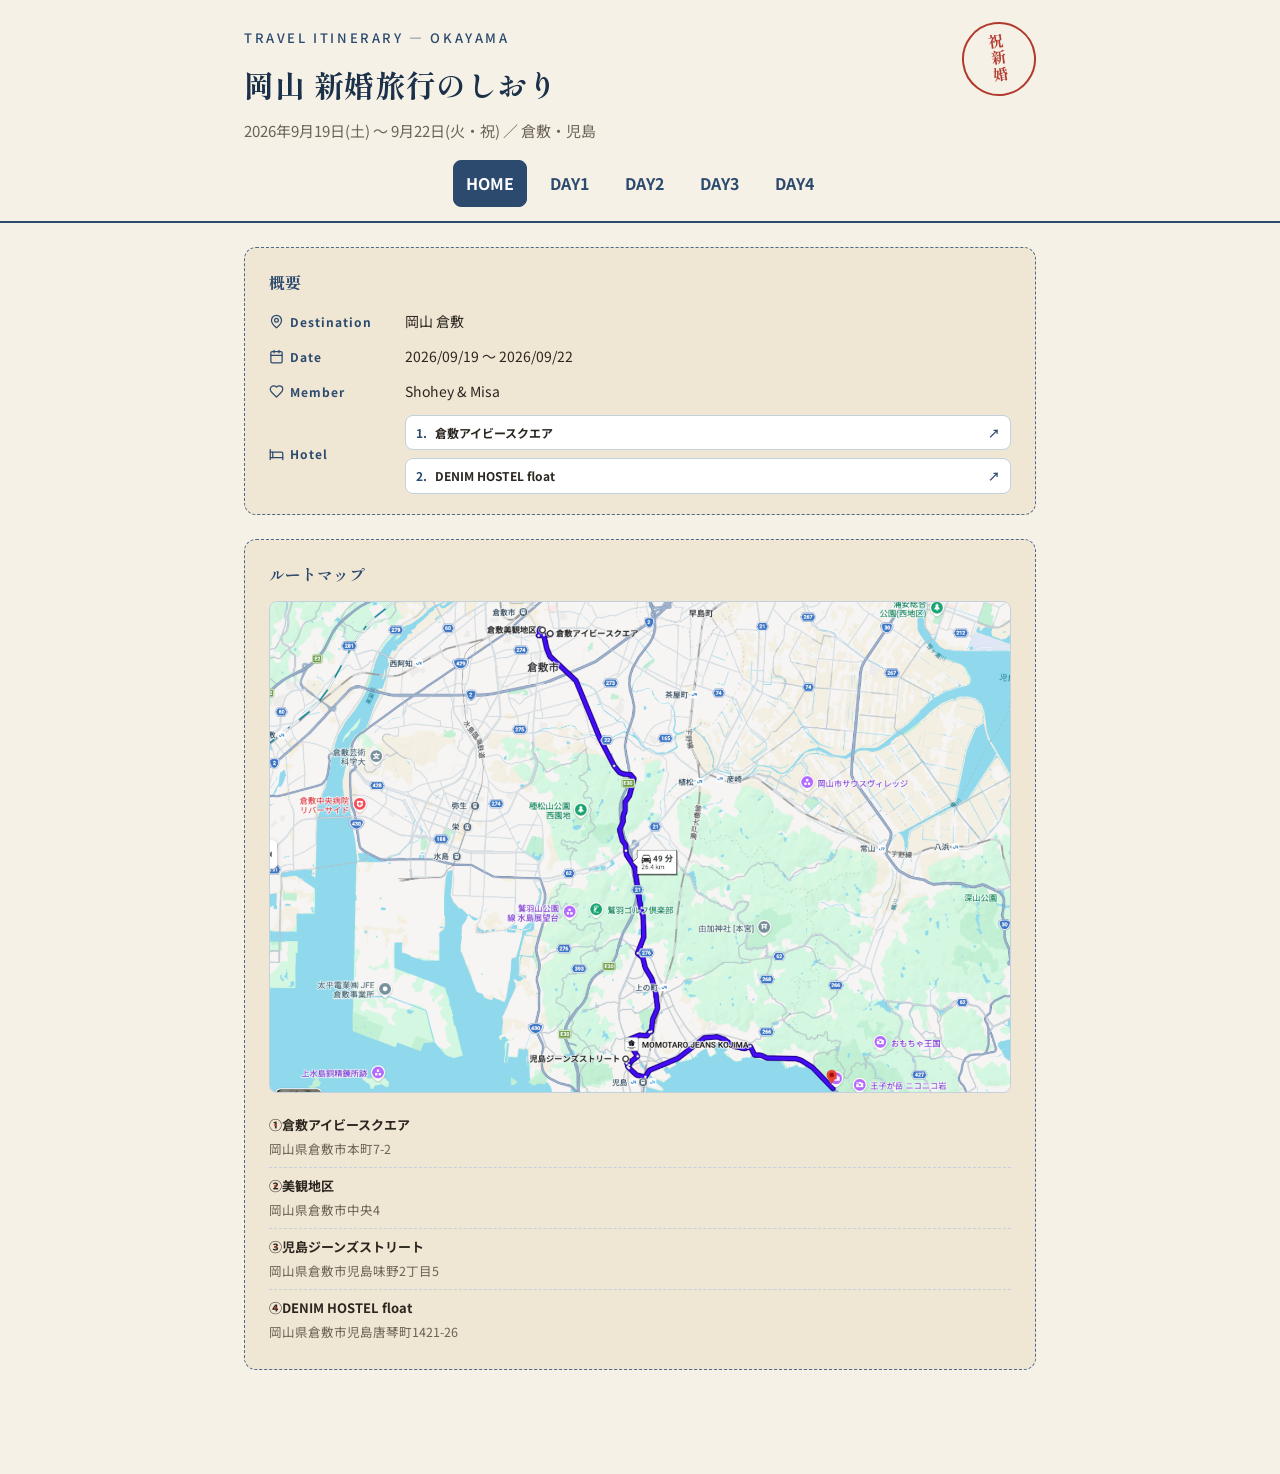
==== index.html @ e2a4ad90 "調整" ====
<!DOCTYPE html>
<html lang="ja">
<head>
  <meta charset="UTF-8">
  <title>岡山 新婚旅行のしおり — 目次</title>
  <link rel="preconnect" href="https://fonts.googleapis.com">
  <link rel="preconnect" href="https://fonts.gstatic.com" crossorigin>
  <link href="https://fonts.googleapis.com/css2?family=Shippori+Mincho:wght@500;700&family=Noto+Sans+JP:wght@400;500;700&display=swap" rel="stylesheet">
  <link rel="stylesheet" href="styles.css">
  <meta name="viewport" content="width=device-width,initial-scale=1">
</head>
<body>
<header class="site-header">
  <div class="cover">
    <div class="hanko">祝新婚</div>
    <div class="eyebrow">TRAVEL ITINERARY — OKAYAMA</div>
    <div class="title">岡山 新婚旅行のしおり</div>
    <div class="subtitle">2026年9月19日(土) 〜 9月22日(火・祝) ／ 倉敷・児島</div>
  </div>
  <nav class="tabs">
    <a class="active" href="index.html">HOME</a>
    <a href="day1.html">DAY1</a>
    <a href="day2.html">DAY2</a>
    <a href="day3.html">DAY3</a>
    <a href="day4.html">DAY4</a>
  </nav>
</header>

<div class="wrap">

  <div class="ticket">
    <h2>概要</h2>
    <dl class="overview">
      <dt><span class="overview-icon" aria-hidden="true"><svg viewBox="0 0 24 24" fill="none" stroke="currentColor" stroke-width="2" stroke-linecap="round" stroke-linejoin="round"><path d="M20 10c0 6-8 12-8 12s-8-6-8-12a8 8 0 0 1 16 0Z"/><circle cx="12" cy="10" r="3"/></svg></span>Destination</dt>
      <dd>岡山 倉敷</dd>
      <dt><span class="overview-icon" aria-hidden="true"><svg viewBox="0 0 24 24" fill="none" stroke="currentColor" stroke-width="2" stroke-linecap="round" stroke-linejoin="round"><rect x="3" y="4" width="18" height="18" rx="2"/><path d="M16 2v4M8 2v4M3 10h18"/></svg></span>Date</dt>
      <dd>2026/09/19 〜 2026/09/22</dd>
      <dt><span class="overview-icon" aria-hidden="true"><svg viewBox="0 0 24 24" fill="none" stroke="currentColor" stroke-width="2" stroke-linecap="round" stroke-linejoin="round"><path d="M19 14c1.49-1.46 3-3.21 3-5.5A5.5 5.5 0 0 0 16.5 3c-1.76 0-3 .5-4.5 2-1.5-1.5-2.74-2-4.5-2A5.5 5.5 0 0 0 2 8.5c0 2.29 1.51 4.04 3 5.5l7 7Z"/></svg></span>Member</dt>
      <dd>Shohey &amp; Misa</dd>
      <dt><span class="overview-icon" aria-hidden="true"><svg viewBox="0 0 24 24" fill="none" stroke="currentColor" stroke-width="2" stroke-linecap="round" stroke-linejoin="round"><path d="M2 4v16"/><path d="M2 8h18a2 2 0 0 1 2 2v10"/><path d="M2 17h20"/><path d="M6 8v9"/></svg></span>Hotel</dt>
      <dd>
        <ol class="hotel-links">
          <li><a class="btn-hotel" href="https://www.ivysquare.co.jp/" target="_blank" rel="noopener">倉敷アイビースクエア</a></li>
          <li><a class="btn-hotel" href="https://www.denimhostelfloat.com/" target="_blank" rel="noopener">DENIM HOSTEL float</a></li>
        </ol>
      </dd>
    </dl>
  </div>

  <div class="ticket">
    <h2>ルートマップ</h2>
    <div class="map-frame">
      <img src="images/route-map.png" alt="倉敷美観地区から児島ジーンズストリートへのルート地図(車で49分・26.4km)">
    </div>
    <ul class="map-legend">
      <li><span class="map-legend-name">①倉敷アイビースクエア</span><span class="map-legend-addr">岡山県倉敷市本町7-2</span></li>
      <li><span class="map-legend-name">②美観地区</span><span class="map-legend-addr">岡山県倉敷市中央4</span></li>
      <li><span class="map-legend-name">③児島ジーンズストリート</span><span class="map-legend-addr">岡山県倉敷市児島味野2丁目5</span></li>
      <li><span class="map-legend-name">④DENIM HOSTEL float</span><span class="map-legend-addr">岡山県倉敷市児島唐琴町1421-26</span></li>
    </ul>
  </div>
  
</div>
</body>
</html>
---- styles.css ----
:root{
  --paper:#F6F1E6;
  --paper-2:#EFE6D3;
  --ink:#2B2620;
  --ink-soft:#6B6355;
  --indigo-50:#E7ECF1;
  --indigo-100:#C3D0DD;
  --indigo-400:#4A6A8C;
  --indigo-600:#2C4A6E;
  --indigo-800:#1B3049;
  --vermilion:#B23A2E;
  --vermilion-light:#F3DFDA;
}
*{box-sizing:border-box;}
body{
  margin:0;
  background:var(--paper);
  color:var(--ink);
  font-family:'Noto Sans JP',sans-serif;
  line-height:1.8;
}
.wrap{max-width:840px;margin:0 auto;padding:24px 24px 80px;}

/* ---- Sticky site header (cover + tabs), height follows content ---- */
.site-header{position:sticky;top:0;left:0;right:0;background:var(--paper);border-bottom:2px solid var(--indigo-600);z-index:1000;padding:14px 0;}
.site-header .cover{max-width:840px;margin:0 auto;padding:12px 24px 8px;border-bottom:none;margin-bottom:0;box-sizing:border-box;}
.site-header .hanko{position:absolute;top:8px;right:24px}
.tabs{display:flex;gap:10px;justify-content:center;margin-top:8px}
.tabs a{display:inline-block;padding:8px 12px;border-radius:8px;color:var(--indigo-600);text-decoration:none;border:1px solid transparent;font-weight:700;background:transparent}
.tabs a:hover{background:var(--indigo-50)}
.tabs a.active{background:var(--indigo-600);color:#fff;border-color:var(--indigo-600)}

@media (max-width:640px){
  .site-header .cover{padding:10px 16px}
  .tabs{flex-wrap:wrap;gap:6px}
}

/* ---- Cover ---- */
.cover{position:relative;padding:24px 0 32px;border-bottom:2px solid var(--indigo-600);margin-bottom:40px;}
.eyebrow{font-size:13px;letter-spacing:.2em;color:var(--indigo-600);font-weight:500;}
.title{
  font-family:'Shippori Mincho',serif;
  font-weight:700;
  font-size:30px;
  color:var(--indigo-800);
  margin:8px 0 6px;
  letter-spacing:.02em;
}
.subtitle{font-size:15px;color:var(--ink-soft);}
.hanko{
  position:absolute;top:8px;right:0;
  width:74px;height:74px;border-radius:50%;
  border:2.5px solid var(--vermilion);
  color:var(--vermilion);
  display:flex;align-items:center;justify-content:center;
  font-family:'Shippori Mincho',serif;font-weight:700;font-size:15px;
  transform:rotate(-8deg);
  writing-mode:vertical-rl;
  letter-spacing:.15em;
}

/* ---- Wishlist ticket ---- */
.ticket{
  background:var(--paper-2);
  border:1.5px dashed var(--indigo-400);
  border-radius:12px;
  padding:20px 24px;
  margin-bottom:24px;
}
.ticket h2{
  font-family:'Shippori Mincho',serif;
  font-size:16px;font-weight:700;
  color:var(--indigo-600);
  margin:0 0 12px;
}
.ticket ul{margin:0;padding-left:0;list-style:none;display:grid;grid-template-columns:1fr 1fr;gap:8px 20px;}
.ticket li{font-size:14px;position:relative;padding-left:0px;}
.ticket li::before{content:"・";position:absolute;left:0;color:var(--vermilion);}

.map-frame{border-radius:8px;overflow:hidden;border:1px solid var(--indigo-100);}
.map-frame img{display:block;width:100%;height:auto;}
.map-caption{margin:10px 0 0;font-size:12.5px;color:var(--ink-soft);text-align:center;}

.ticket .map-legend{display:block;list-style:none;margin:14px 0 0;padding:0;text-align:left;}
.map-legend li{display:flex;flex-direction:column;gap:2px;font-size:13px;padding:6px 0;border-top:1px dashed var(--indigo-100);}
.map-legend li:first-child{border-top:none;}
.map-legend-name{font-weight:700;color:var(--ink);}
.map-legend-addr{color:var(--ink-soft);font-size:12.5px;}

.overview{display:grid;grid-template-columns:120px 1fr;gap:10px 16px;margin:0;}
.overview dt{font-size:12px;font-weight:700;letter-spacing:.08em;color:var(--indigo-600);display:flex;align-items:center;gap:6px;}
.overview-icon{display:inline-flex;color:var(--indigo-600);}
.overview-icon svg{width:15px;height:15px;}
.overview dd{margin:0;font-size:14px;}
.overview ol{margin:0;padding-left:0px;}
.overview li{margin-bottom:2px;}

.hotel-links{list-style:none;margin:0;padding:0;display:flex;flex-direction:column;gap:8px;counter-reset:hotel;}
.hotel-links li{margin:0;counter-increment:hotel;}
.hotel-links li::before{content:none;}
.btn-hotel{
  display:flex;align-items:center;justify-content:space-between;gap:8px;
  padding:6px 10px;
  background:#fff;color:var(--ink);
  font-size:12px;font-weight:700;
  border:1px solid var(--indigo-100);border-radius:8px;
  text-decoration:none;
  transition:background .15s ease,border-color .15s ease;
}
.btn-hotel::before{content:counter(hotel)".";color:var(--indigo-600);}
.btn-hotel::after{content:"↗";margin-left:auto;color:var(--indigo-600);}
.btn-hotel:hover{background:var(--indigo-50);border-color:var(--indigo-400);}
@media (max-width:640px){
  .overview{grid-template-columns:1fr;gap:2px 0;}
  .overview dt{margin-top:8px;}
  .overview dt:first-child{margin-top:0;}
}

/* ---- Photo carousel (Instagram-style swipe) ---- */
.photo-carousel{
  display:flex;
  overflow-x:auto;
  scroll-snap-type:x mandatory;
  -webkit-overflow-scrolling:touch;
  scrollbar-width:none;
  max-width:470px;
  aspect-ratio:4/3;
  margin:16px auto 20px;
  border-radius:14px;
  background:var(--paper-2);
  border:1px solid var(--indigo-100);
}
.photo-carousel::-webkit-scrollbar{display:none;}
.photo-carousel-item{flex:0 0 100%;scroll-snap-align:start;scroll-snap-stop:always;}
.photo-carousel-item img{display:block;width:100%;height:100%;object-fit:cover;}

/* ---- Day sections ---- */
.day{margin-bottom:36px;}
.day-head{display:flex;align-items:baseline;gap:14px;margin-bottom:16px;}
.day-badge{
  width:52px;height:52px;border-radius:50%;
  background:var(--vermilion);color:#fff;
  display:flex;align-items:center;justify-content:center;
  font-family:'Shippori Mincho',serif;font-weight:700;font-size:15px;
  flex-shrink:0;
}
.day-date{font-family:'Shippori Mincho',serif;font-size:22px;font-weight:700;color:var(--indigo-800);}
.day-weekday{font-size:13px;color:var(--ink-soft);}
.day-card{
  background:var(--paper-2);
  border-radius:14px;
  padding:28px 28px 24px;
  border:1px solid var(--indigo-100);
}
.grid{display:grid;grid-template-columns:1.1fr 1fr;gap:28px;}
@media (max-width:640px){.grid{grid-template-columns:1fr;}}

.timeline{border-left:2px solid var(--indigo-100);padding-left:18px;}
.tl-item{position:relative;margin-bottom:14px;font-size:14px;}
.tl-item:last-child{margin-bottom:0;}
.tl-item::before{
  content:"";position:absolute;left:-23px;top:6px;
  width:8px;height:8px;border-radius:50%;background:var(--indigo-600);
}
.tl-time{font-weight:500;color:var(--indigo-600);margin-right:8px;}

.side-block{margin-bottom:18px;}
.side-block:last-child{margin-bottom:0;}
.side-label{
  font-size:12px;font-weight:700;color:var(--indigo-600);
  letter-spacing:.1em;margin-bottom:6px;
  display:flex;align-items:center;gap:6px;
}
.side-label::before{content:"";width:14px;height:1.5px;background:var(--vermilion);display:inline-block;}
.side-text{font-size:14px;}
.side-text ul{margin:0;padding-left:18px;}
.side-text li{margin-bottom:4px;}

.hotel-name{font-weight:700;color:var(--ink);}
.hotel-addr{font-size:12.5px;color:var(--ink-soft);}
.hotel-note{
  display:inline-block;margin-top:6px;font-size:12px;
  background:var(--vermilion-light);color:var(--vermilion);
  padding:3px 10px;border-radius:20px;font-weight:500;
}

.btn-reserve{
  display:inline-flex;align-items:center;gap:6px;
  margin-top:10px;padding:9px 18px;
  background:var(--indigo-600);color:#fff;
  font-size:13px;font-weight:700;letter-spacing:.02em;
  border-radius:8px;text-decoration:none;
  transition:background .15s ease;
}
.btn-reserve::after{content:"→";}
.btn-reserve:hover{background:var(--indigo-800);}

.meal-row{display:flex;gap:14px;font-size:13.5px;flex-wrap:wrap;}
.meal-row span b{color:var(--indigo-600);font-weight:500;}

.memo{
  margin-top:20px;padding-top:16px;border-top:1px dashed var(--indigo-100);
  font-size:13px;color:var(--ink-soft);
}
.memo ul{margin:6px 0 0;padding-left:18px;}
.memo li{margin-bottom:3px;}

/* perforation divider */
.perf{display:flex;align-items:center;gap:6px;margin:0 0 30px;justify-content:center;}
.perf span{width:5px;height:5px;border-radius:50%;background:var(--indigo-100);}

/* ---- Footer note ---- */
.footer{
  margin-top:8px;
  background:var(--indigo-50);
  border-radius:14px;
  padding:22px 26px;
}
.footer h3{
  font-family:'Shippori Mincho',serif;
  font-size:15px;color:var(--indigo-800);margin:0 0 10px;
}
.footer ul{margin:0;padding-left:18px;font-size:13.5px;color:var(--ink-soft);}
.footer li{margin-bottom:5px;}

.nav-links{display:flex;gap:12px;margin-bottom:18px;}
.nav-links a{color:var(--indigo-600);font-weight:600;text-decoration:none}

.daylink{display:block;padding:12px 14px;border-radius:10px;background:#fff;border:1px solid var(--indigo-100);margin-bottom:8px}
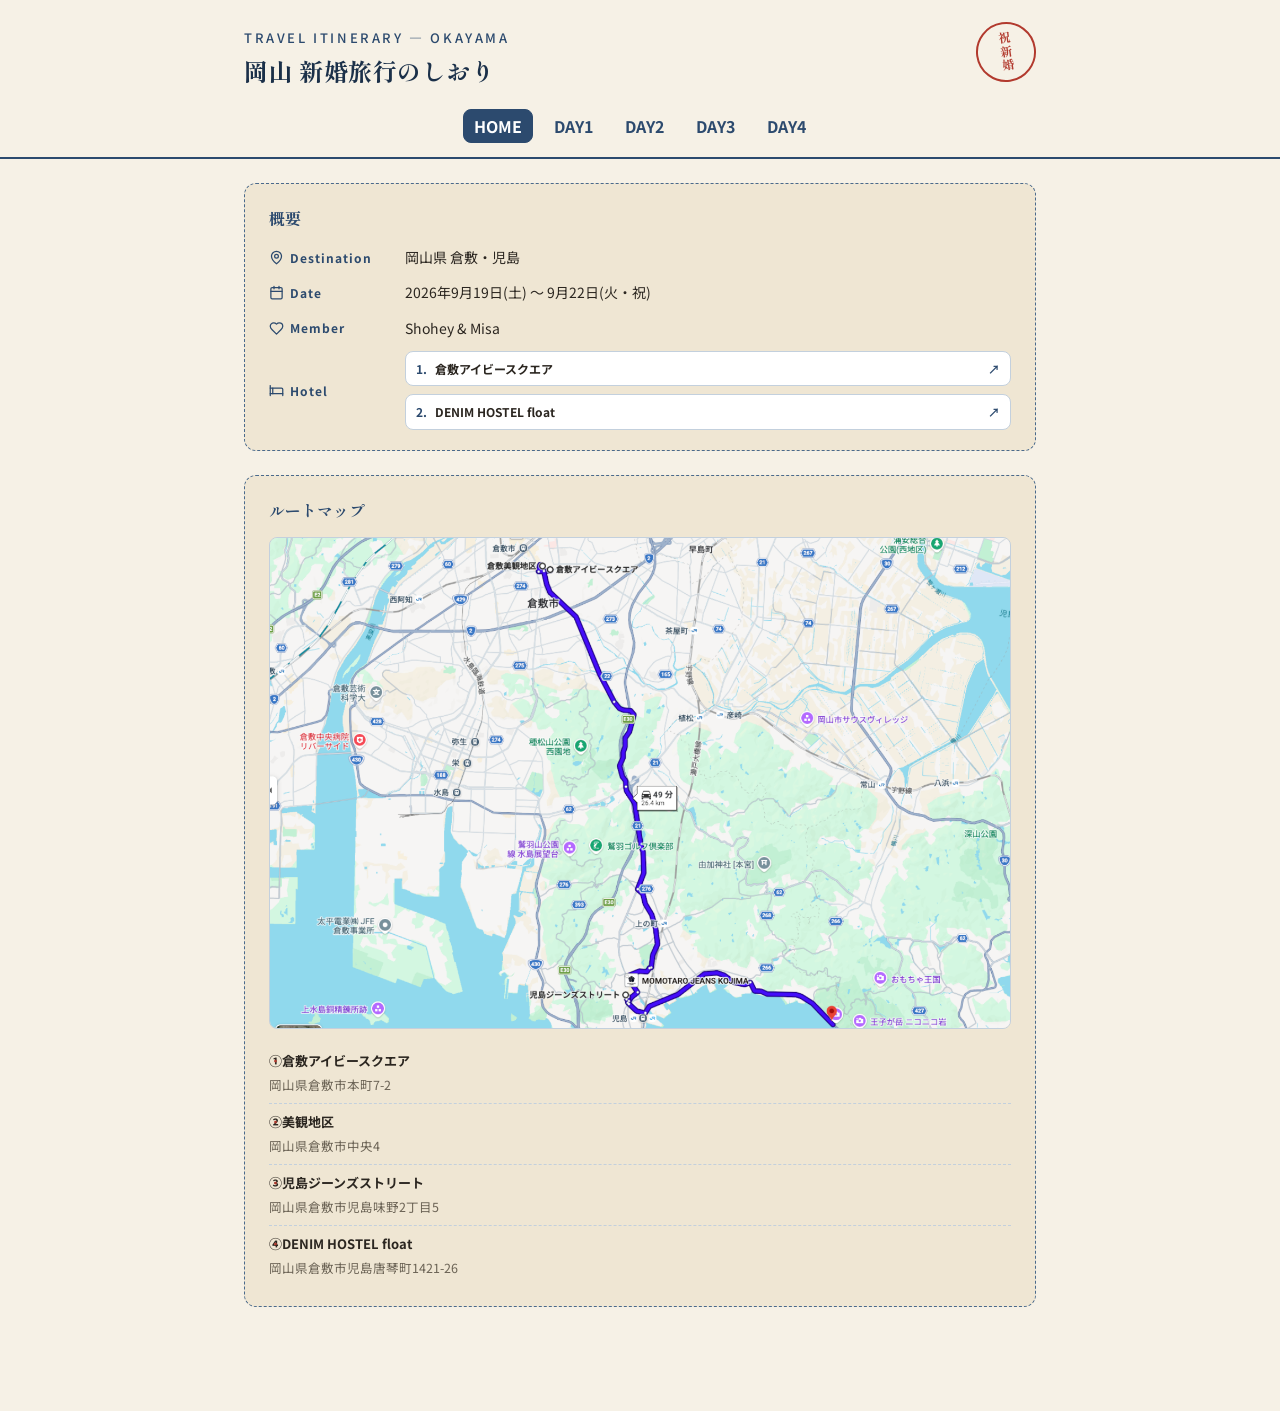
==== commit 7dedee7d: "fix size" ====
--- a/index.html
+++ b/index.html
@@ -15,7 +15,6 @@
     <div class="hanko">祝新婚</div>
     <div class="eyebrow">TRAVEL ITINERARY — OKAYAMA</div>
     <div class="title">岡山 新婚旅行のしおり</div>
-    <div class="subtitle">2026年9月19日(土) 〜 9月22日(火・祝) ／ 倉敷・児島</div>
   </div>
   <nav class="tabs">
     <a class="active" href="index.html">HOME</a>
@@ -32,9 +31,9 @@
     <h2>概要</h2>
     <dl class="overview">
       <dt><span class="overview-icon" aria-hidden="true"><svg viewBox="0 0 24 24" fill="none" stroke="currentColor" stroke-width="2" stroke-linecap="round" stroke-linejoin="round"><path d="M20 10c0 6-8 12-8 12s-8-6-8-12a8 8 0 0 1 16 0Z"/><circle cx="12" cy="10" r="3"/></svg></span>Destination</dt>
-      <dd>岡山 倉敷</dd>
+      <dd>岡山県 倉敷・児島</dd>
       <dt><span class="overview-icon" aria-hidden="true"><svg viewBox="0 0 24 24" fill="none" stroke="currentColor" stroke-width="2" stroke-linecap="round" stroke-linejoin="round"><rect x="3" y="4" width="18" height="18" rx="2"/><path d="M16 2v4M8 2v4M3 10h18"/></svg></span>Date</dt>
-      <dd>2026/09/19 〜 2026/09/22</dd>
+      <dd>2026年9月19日(土) 〜 9月22日(火・祝)</dd>
       <dt><span class="overview-icon" aria-hidden="true"><svg viewBox="0 0 24 24" fill="none" stroke="currentColor" stroke-width="2" stroke-linecap="round" stroke-linejoin="round"><path d="M19 14c1.49-1.46 3-3.21 3-5.5A5.5 5.5 0 0 0 16.5 3c-1.76 0-3 .5-4.5 2-1.5-1.5-2.74-2-4.5-2A5.5 5.5 0 0 0 2 8.5c0 2.29 1.51 4.04 3 5.5l7 7Z"/></svg></span>Member</dt>
       <dd>Shohey &amp; Misa</dd>
       <dt><span class="overview-icon" aria-hidden="true"><svg viewBox="0 0 24 24" fill="none" stroke="currentColor" stroke-width="2" stroke-linecap="round" stroke-linejoin="round"><path d="M2 4v16"/><path d="M2 8h18a2 2 0 0 1 2 2v10"/><path d="M2 17h20"/><path d="M6 8v9"/></svg></span>Hotel</dt>
--- a/styles.css
+++ b/styles.css
@@ -26,12 +26,12 @@
 .site-header .cover{max-width:840px;margin:0 auto;padding:12px 24px 8px;border-bottom:none;margin-bottom:0;box-sizing:border-box;}
 .site-header .hanko{position:absolute;top:8px;right:24px}
 .tabs{display:flex;gap:10px;justify-content:center;margin-top:8px}
-.tabs a{display:inline-block;padding:8px 12px;border-radius:8px;color:var(--indigo-600);text-decoration:none;border:1px solid transparent;font-weight:700;background:transparent}
+.tabs a{display:inline-block;padding:2px 10px;border-radius:8px;color:var(--indigo-600);text-decoration:none;border:1px solid transparent;font-weight:700;background:transparent}
 .tabs a:hover{background:var(--indigo-50)}
 .tabs a.active{background:var(--indigo-600);color:#fff;border-color:var(--indigo-600)}
 
 @media (max-width:640px){
-  .site-header .cover{padding:10px 16px}
+  .site-header .cover{padding:10px 16px 0px;}
   .tabs{flex-wrap:wrap;gap:6px}
 }
 
@@ -41,19 +41,18 @@
 .title{
   font-family:'Shippori Mincho',serif;
   font-weight:700;
-  font-size:30px;
+  font-size:24px;
   color:var(--indigo-800);
-  margin:8px 0 6px;
   letter-spacing:.02em;
 }
 .subtitle{font-size:15px;color:var(--ink-soft);}
 .hanko{
   position:absolute;top:8px;right:0;
-  width:74px;height:74px;border-radius:50%;
-  border:2.5px solid var(--vermilion);
+  width:60px;height:60px;border-radius:50%;
+  border:2px solid var(--vermilion);
   color:var(--vermilion);
   display:flex;align-items:center;justify-content:center;
-  font-family:'Shippori Mincho',serif;font-weight:700;font-size:15px;
+  font-family:'Shippori Mincho',serif;font-weight:700;font-size:12px;
   transform:rotate(-8deg);
   writing-mode:vertical-rl;
   letter-spacing:.15em;
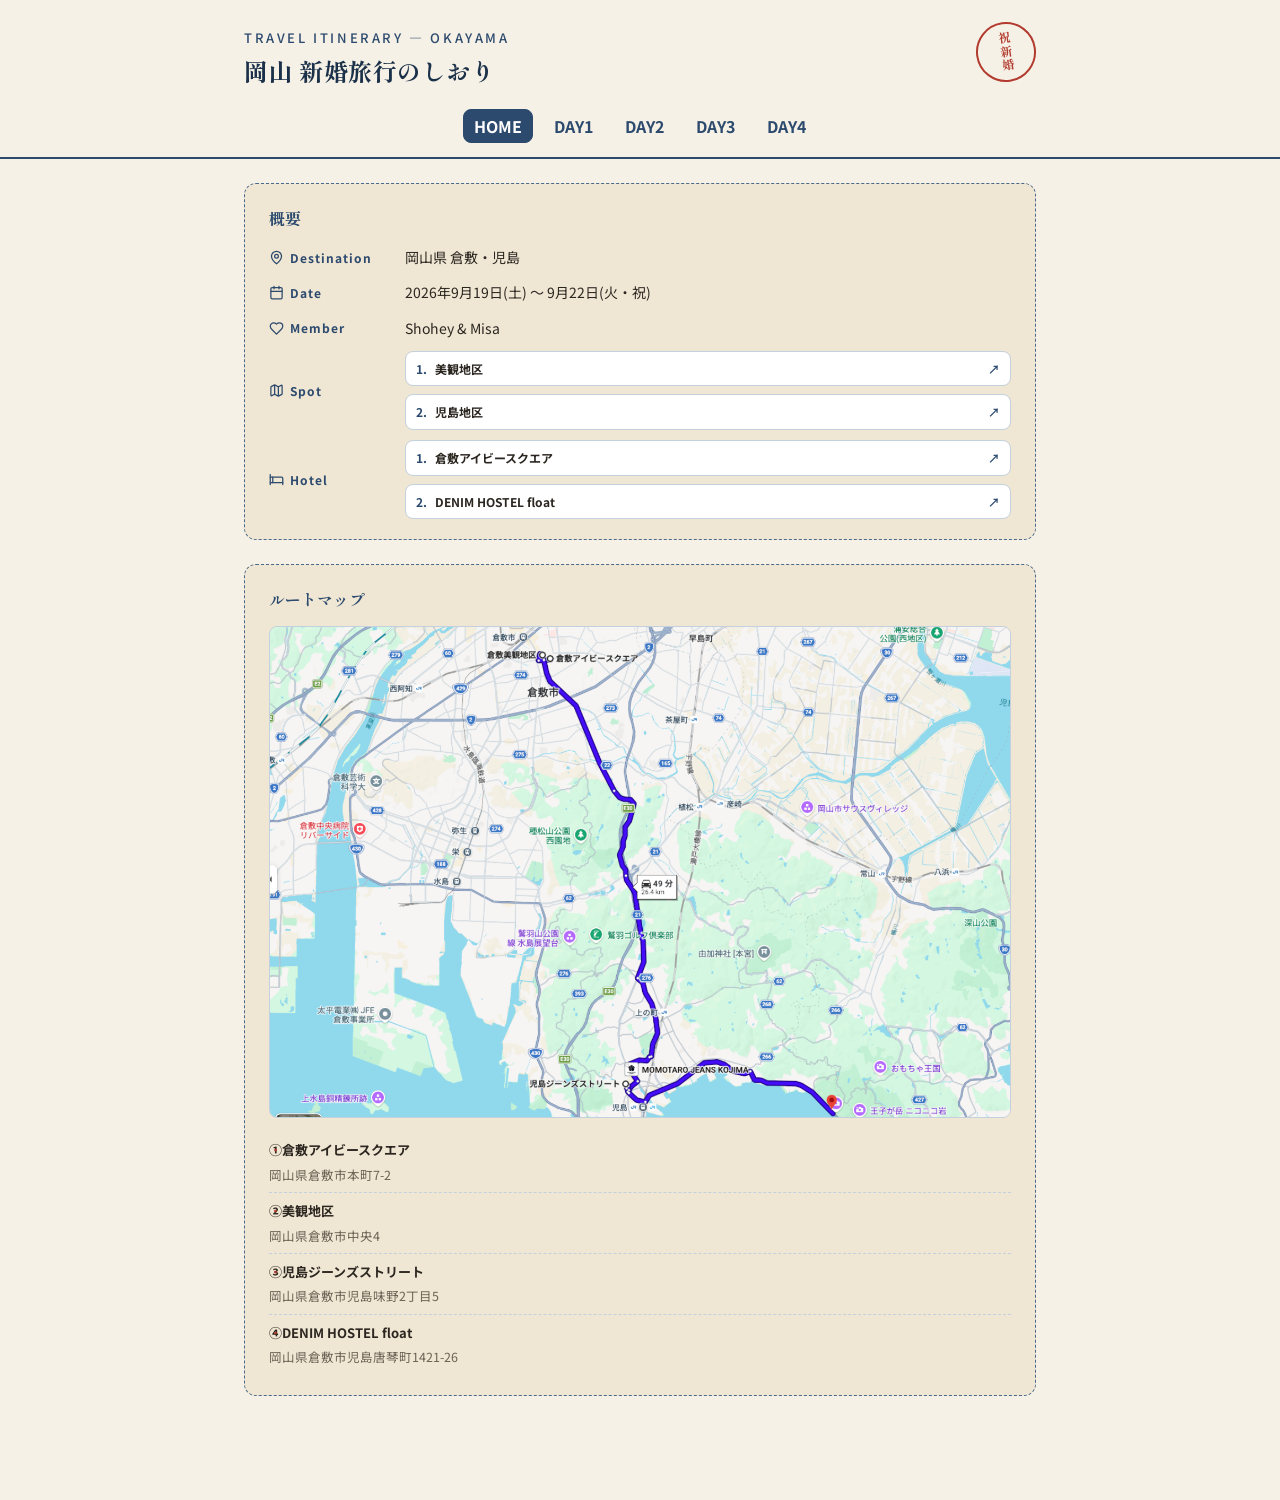
==== commit e12bf291: "spot追加" ====
--- a/index.html
+++ b/index.html
@@ -36,6 +36,13 @@
       <dd>2026年9月19日(土) 〜 9月22日(火・祝)</dd>
       <dt><span class="overview-icon" aria-hidden="true"><svg viewBox="0 0 24 24" fill="none" stroke="currentColor" stroke-width="2" stroke-linecap="round" stroke-linejoin="round"><path d="M19 14c1.49-1.46 3-3.21 3-5.5A5.5 5.5 0 0 0 16.5 3c-1.76 0-3 .5-4.5 2-1.5-1.5-2.74-2-4.5-2A5.5 5.5 0 0 0 2 8.5c0 2.29 1.51 4.04 3 5.5l7 7Z"/></svg></span>Member</dt>
       <dd>Shohey &amp; Misa</dd>
+      <dt><span class="overview-icon" aria-hidden="true"><svg viewBox="0 0 24 24" fill="none" stroke="currentColor" stroke-width="2" stroke-linecap="round" stroke-linejoin="round"><path d="M14.106 5.553a2 2 0 0 0 1.788 0l3.659-1.83A1 1 0 0 1 21 4.619v12.764a1 1 0 0 1-.553.894l-4.553 2.277a2 2 0 0 1-1.788 0l-4.212-2.106a2 2 0 0 0-1.788 0l-3.659 1.83A1 1 0 0 1 3 19.381V6.618a1 1 0 0 1 .553-.894l4.553-2.277a2 2 0 0 1 1.788 0z"/><path d="M15 5.764v15"/><path d="M9 3.236v15"/></svg></span>Spot</dt>
+      <dd>
+        <ol class="hotel-links">
+          <li><a class="btn-hotel" href="https://imahachi.com/31chugokushikoku/kurashiki/" target="_blank" rel="noopener">美観地区</a></li>
+          <li><a class="btn-hotel" href="http://jeans-street.com/smp/shop_search/index.html" target="_blank" rel="noopener">児島地区</a></li>
+        </ol>
+      </dd>
       <dt><span class="overview-icon" aria-hidden="true"><svg viewBox="0 0 24 24" fill="none" stroke="currentColor" stroke-width="2" stroke-linecap="round" stroke-linejoin="round"><path d="M2 4v16"/><path d="M2 8h18a2 2 0 0 1 2 2v10"/><path d="M2 17h20"/><path d="M6 8v9"/></svg></span>Hotel</dt>
       <dd>
         <ol class="hotel-links">
--- a/styles.css
+++ b/styles.css
@@ -162,6 +162,13 @@
   width:8px;height:8px;border-radius:50%;background:var(--indigo-600);
 }
 .tl-time{font-weight:500;color:var(--indigo-600);margin-right:8px;}
+.tl-note{margin-top:2px;font-size:12.5px;color:var(--ink-soft);}
+
+.tl-transit{
+  display:flex;align-items:center;gap:6px;
+  margin:-4px 0 14px;font-size:12px;color:var(--ink-soft);
+}
+.tl-transit svg{width:13px;height:13px;flex-shrink:0;}
 
 .side-block{margin-bottom:18px;}
 .side-block:last-child{margin-bottom:0;}
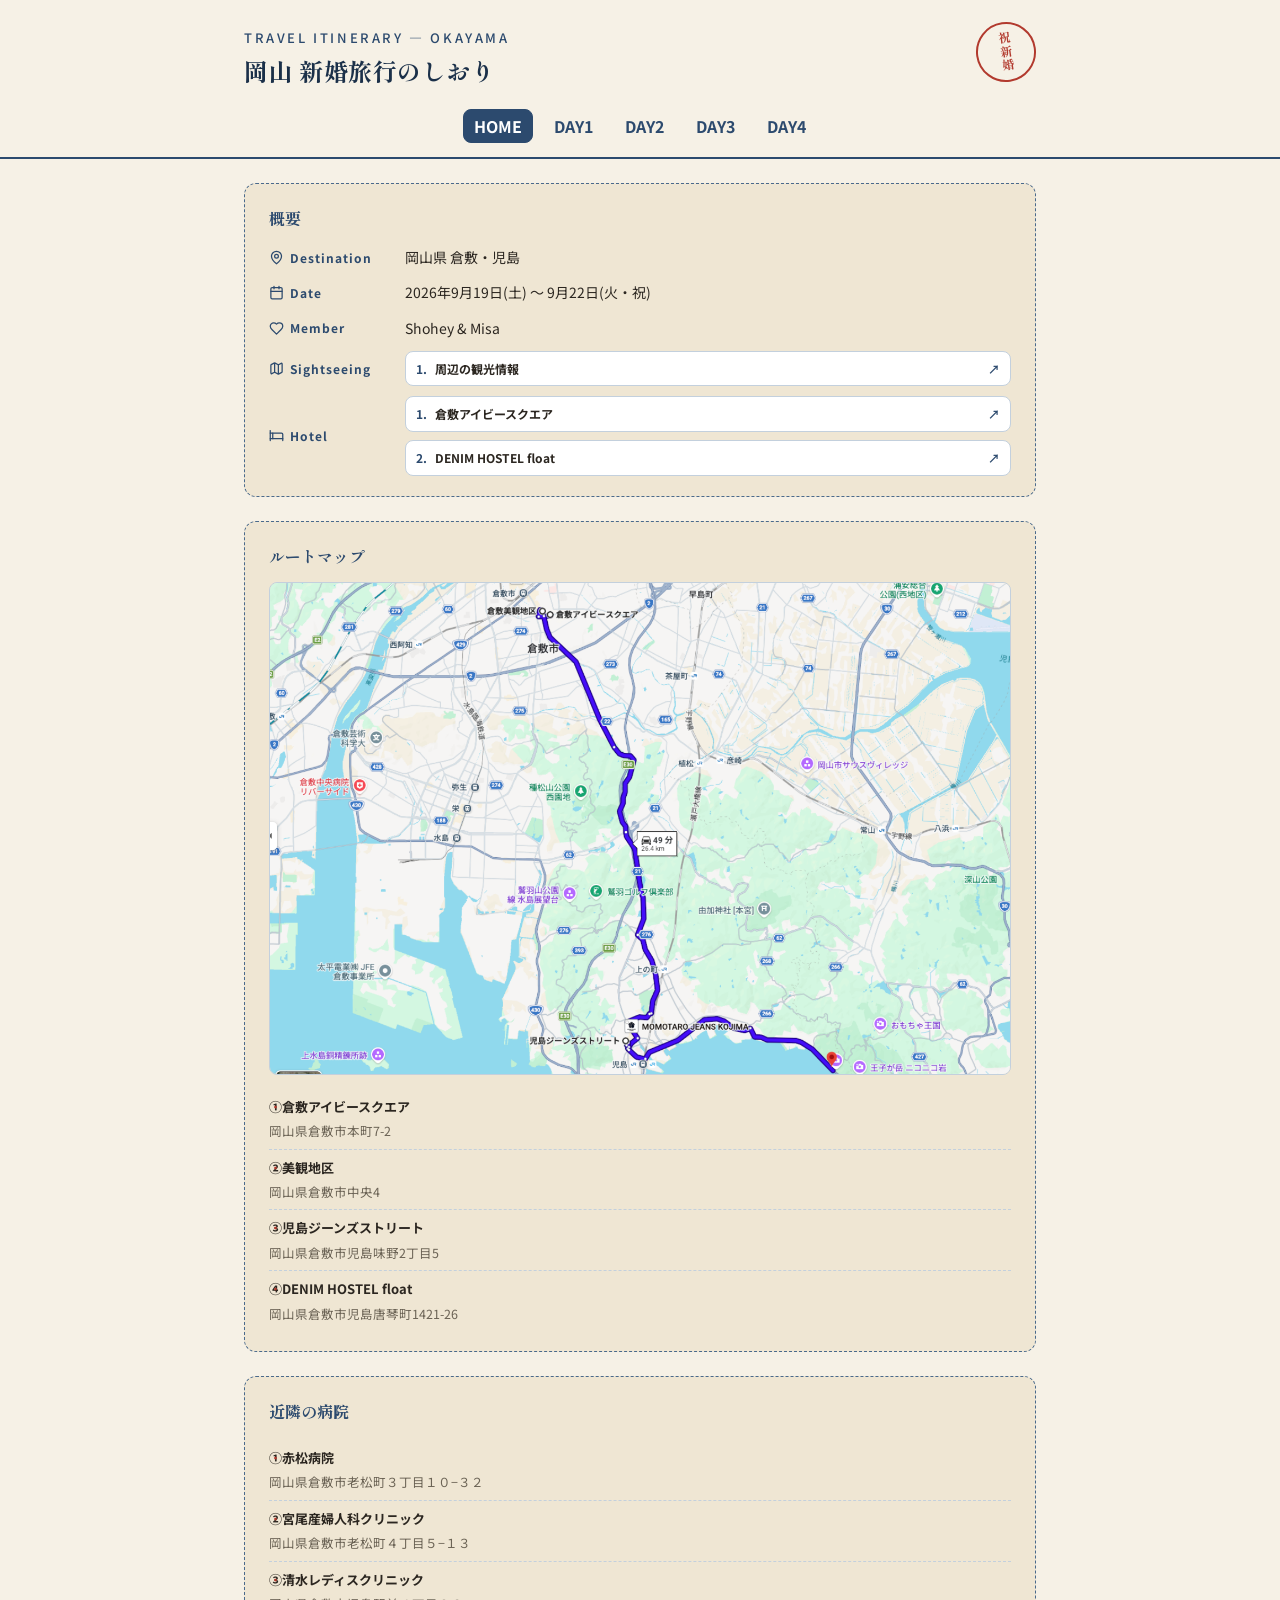
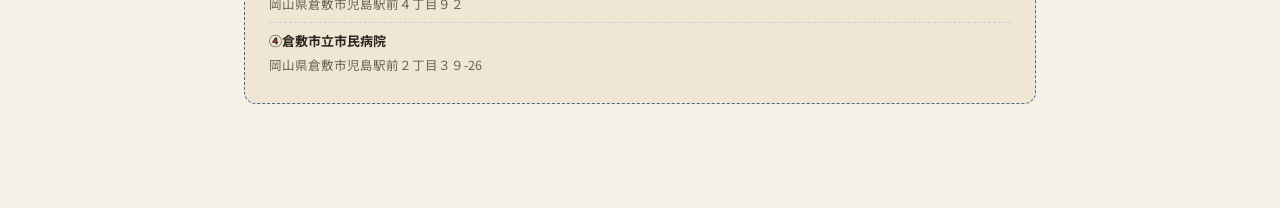
==== commit 31033c01: "病院情報を追加" ====
--- a/index.html
+++ b/index.html
@@ -6,7 +6,7 @@
   <link rel="preconnect" href="https://fonts.googleapis.com">
   <link rel="preconnect" href="https://fonts.gstatic.com" crossorigin>
   <link href="https://fonts.googleapis.com/css2?family=Shippori+Mincho:wght@500;700&family=Noto+Sans+JP:wght@400;500;700&display=swap" rel="stylesheet">
-  <link rel="stylesheet" href="styles.css">
+  <link rel="stylesheet" href="styles.css?v=2">
   <meta name="viewport" content="width=device-width,initial-scale=1">
 </head>
 <body>
@@ -36,11 +36,10 @@
       <dd>2026年9月19日(土) 〜 9月22日(火・祝)</dd>
       <dt><span class="overview-icon" aria-hidden="true"><svg viewBox="0 0 24 24" fill="none" stroke="currentColor" stroke-width="2" stroke-linecap="round" stroke-linejoin="round"><path d="M19 14c1.49-1.46 3-3.21 3-5.5A5.5 5.5 0 0 0 16.5 3c-1.76 0-3 .5-4.5 2-1.5-1.5-2.74-2-4.5-2A5.5 5.5 0 0 0 2 8.5c0 2.29 1.51 4.04 3 5.5l7 7Z"/></svg></span>Member</dt>
       <dd>Shohey &amp; Misa</dd>
-      <dt><span class="overview-icon" aria-hidden="true"><svg viewBox="0 0 24 24" fill="none" stroke="currentColor" stroke-width="2" stroke-linecap="round" stroke-linejoin="round"><path d="M14.106 5.553a2 2 0 0 0 1.788 0l3.659-1.83A1 1 0 0 1 21 4.619v12.764a1 1 0 0 1-.553.894l-4.553 2.277a2 2 0 0 1-1.788 0l-4.212-2.106a2 2 0 0 0-1.788 0l-3.659 1.83A1 1 0 0 1 3 19.381V6.618a1 1 0 0 1 .553-.894l4.553-2.277a2 2 0 0 1 1.788 0z"/><path d="M15 5.764v15"/><path d="M9 3.236v15"/></svg></span>Spot</dt>
+      <dt><span class="overview-icon" aria-hidden="true"><svg viewBox="0 0 24 24" fill="none" stroke="currentColor" stroke-width="2" stroke-linecap="round" stroke-linejoin="round"><path d="M14.106 5.553a2 2 0 0 0 1.788 0l3.659-1.83A1 1 0 0 1 21 4.619v12.764a1 1 0 0 1-.553.894l-4.553 2.277a2 2 0 0 1-1.788 0l-4.212-2.106a2 2 0 0 0-1.788 0l-3.659 1.83A1 1 0 0 1 3 19.381V6.618a1 1 0 0 1 .553-.894l4.553-2.277a2 2 0 0 1 1.788 0z"/><path d="M15 5.764v15"/><path d="M9 3.236v15"/></svg></span>Sightseeing</dt>
       <dd>
         <ol class="hotel-links">
-          <li><a class="btn-hotel" href="https://imahachi.com/31chugokushikoku/kurashiki/" target="_blank" rel="noopener">美観地区</a></li>
-          <li><a class="btn-hotel" href="http://jeans-street.com/smp/shop_search/index.html" target="_blank" rel="noopener">児島地区</a></li>
+          <li><a class="btn-hotel" href="https://www.ivysquare.co.jp/sightseeing/" target="_blank" rel="noopener">周辺の観光情報</a></li>
         </ol>
       </dd>
       <dt><span class="overview-icon" aria-hidden="true"><svg viewBox="0 0 24 24" fill="none" stroke="currentColor" stroke-width="2" stroke-linecap="round" stroke-linejoin="round"><path d="M2 4v16"/><path d="M2 8h18a2 2 0 0 1 2 2v10"/><path d="M2 17h20"/><path d="M6 8v9"/></svg></span>Hotel</dt>
@@ -65,6 +64,16 @@
       <li><span class="map-legend-name">④DENIM HOSTEL float</span><span class="map-legend-addr">岡山県倉敷市児島唐琴町1421-26</span></li>
     </ul>
   </div>
+
+  <div class="ticket">
+    <h2>近隣の病院</h2>
+    <ul class="map-legend">
+      <li><span class="map-legend-name">①赤松病院</span><span class="map-legend-addr">岡山県倉敷市老松町３丁目１０−３２</span></li>
+      <li><span class="map-legend-name">②宮尾産婦人科クリニック</span><span class="map-legend-addr">岡山県倉敷市老松町４丁目５−１３</span></li>
+      <li><span class="map-legend-name">③清水レディスクリニック</span><span class="map-legend-addr">岡山県倉敷市児島駅前４丁目９２</span></li>
+      <li><span class="map-legend-name">④倉敷市立市民病院</span><span class="map-legend-addr">岡山県倉敷市児島駅前２丁目３９-26</span></li>
+    </ul>
+  </div>
   
 </div>
 </body>
--- a/styles.css
+++ b/styles.css
@@ -162,6 +162,11 @@
   width:8px;height:8px;border-radius:50%;background:var(--indigo-600);
 }
 .tl-time{font-weight:500;color:var(--indigo-600);margin-right:8px;}
+.tl-badge{
+  display:inline-block;margin-left:8px;font-size:11px;
+  background:var(--vermilion-light);color:var(--vermilion);
+  padding:2px 8px;border-radius:20px;font-weight:500;
+}
 .tl-note{margin-top:2px;font-size:12.5px;color:var(--ink-soft);}
 
 .tl-transit{
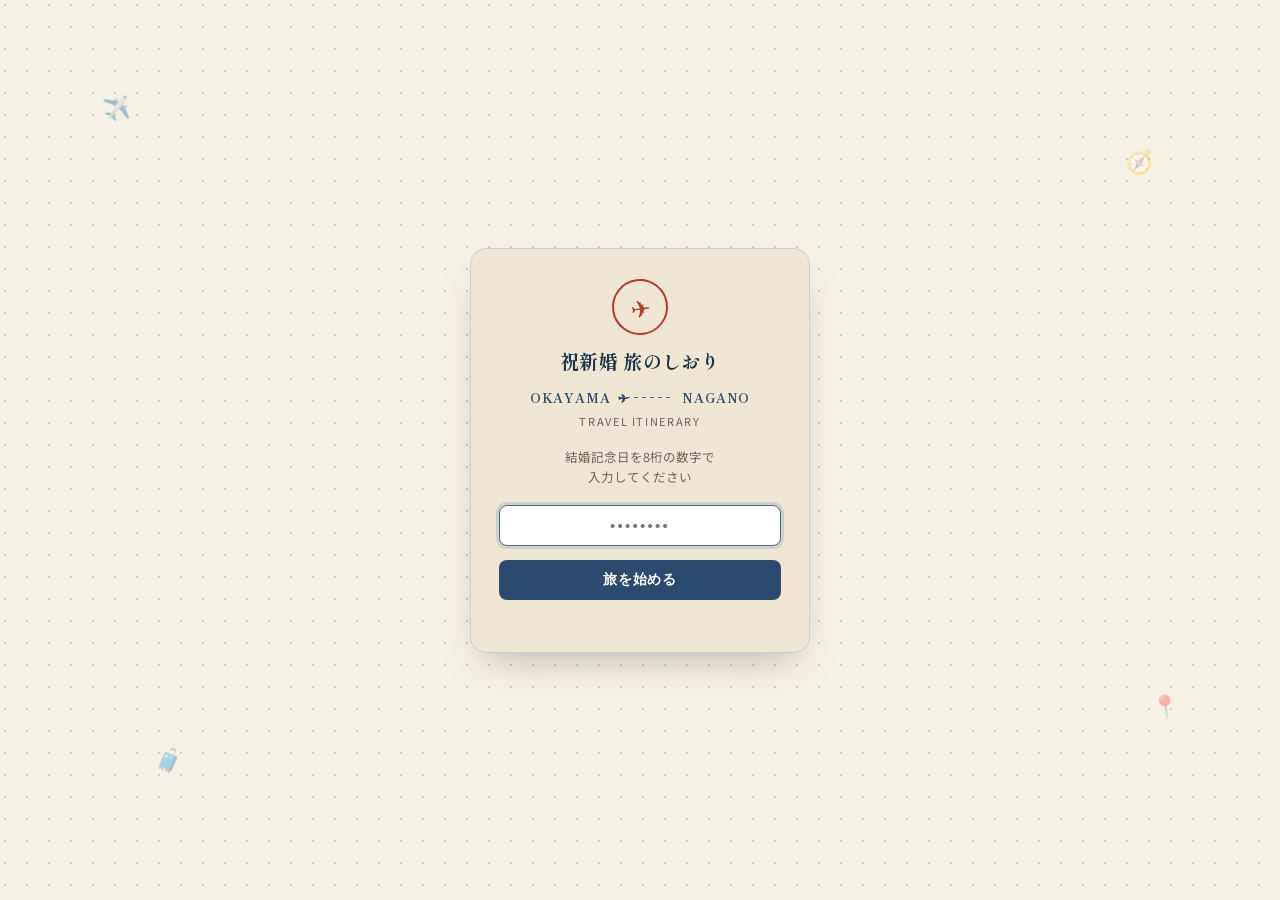
==== commit 18da0c91: "add login" ====
--- a/index.html
+++ b/index.html
@@ -2,6 +2,7 @@
 <html lang="ja">
 <head>
   <meta charset="UTF-8">
+  <script src="auth.js"></script>
   <title>岡山 新婚旅行のしおり — 目次</title>
   <link rel="preconnect" href="https://fonts.googleapis.com">
   <link rel="preconnect" href="https://fonts.gstatic.com" crossorigin>
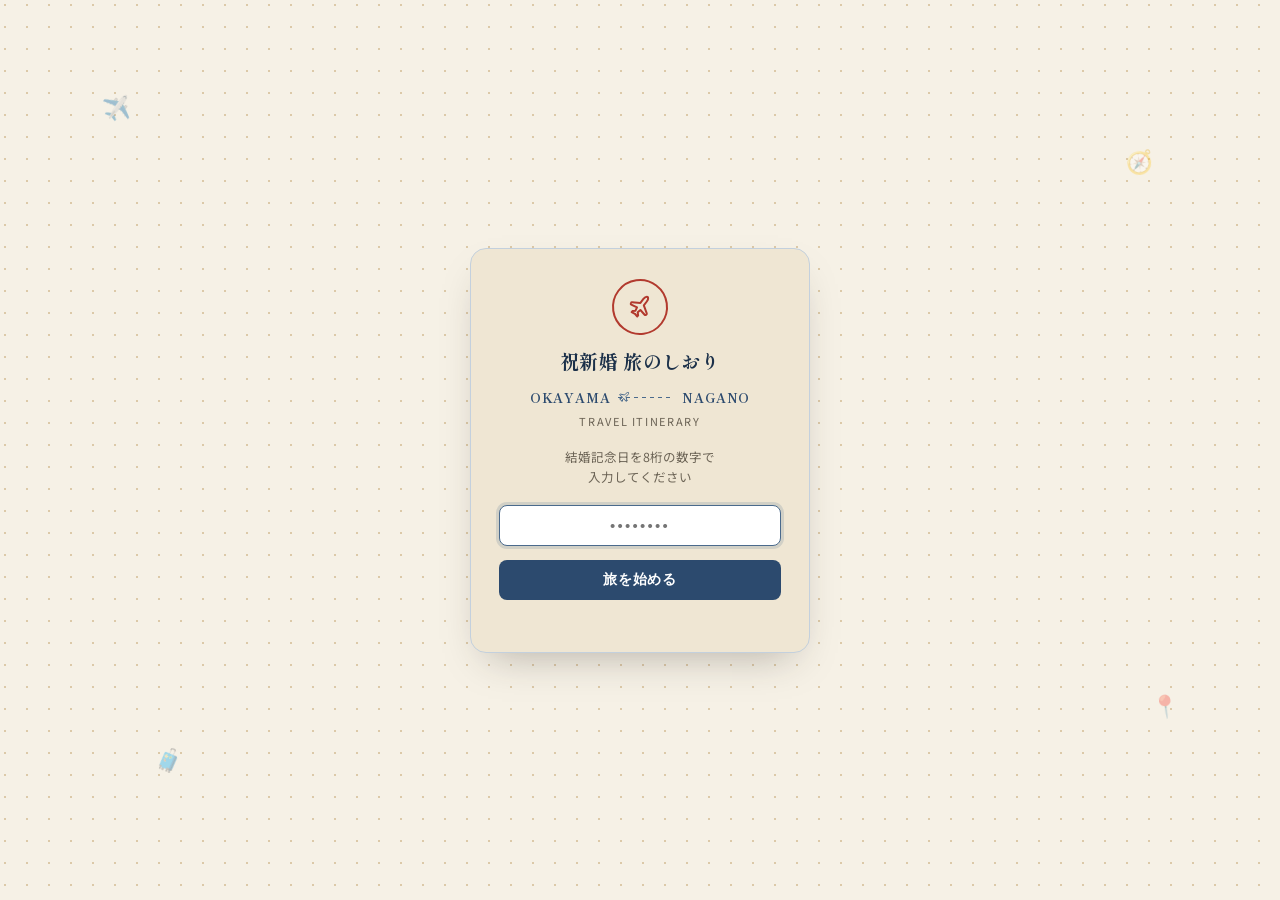
==== commit db706c1a: "ベラアニメ追加" ====
--- a/index.html
+++ b/index.html
@@ -3,7 +3,8 @@
 <head>
   <meta charset="UTF-8">
   <script src="auth.js"></script>
-  <title>岡山 新婚旅行のしおり — 目次</title>
+  <script src="trip-switch.js" defer></script>
+  <title>旅のしおり岡山編 — 目次</title>
   <link rel="preconnect" href="https://fonts.googleapis.com">
   <link rel="preconnect" href="https://fonts.gstatic.com" crossorigin>
   <link href="https://fonts.googleapis.com/css2?family=Shippori+Mincho:wght@500;700&family=Noto+Sans+JP:wght@400;500;700&display=swap" rel="stylesheet">
@@ -15,7 +16,10 @@
   <div class="cover">
     <div class="hanko">祝新婚</div>
     <div class="eyebrow">TRAVEL ITINERARY — OKAYAMA</div>
-    <div class="title">岡山 新婚旅行のしおり</div>
+    <div class="title-row">
+      <div class="title">旅のしおり岡山編</div>
+      <a class="btn-trip-switch" href="nagano/index.html">長野編</a>
+    </div>
   </div>
   <nav class="tabs">
     <a class="active" href="index.html">HOME</a>
--- a/styles.css
+++ b/styles.css
@@ -11,6 +11,15 @@
   --vermilion:#B23A2E;
   --vermilion-light:#F3DFDA;
 }
+body.theme-nagano{
+  --paper:#F6F1E6;
+  --paper-2:#EFE6D3;
+  --indigo-50:#E7F3EC;
+  --indigo-100:#C2E0CE;
+  --indigo-400:#4A9670;
+  --indigo-600:#217A50;
+  --indigo-800:#155636;
+}
 *{box-sizing:border-box;}
 body{
   margin:0;
@@ -38,6 +47,7 @@
 /* ---- Cover ---- */
 .cover{position:relative;padding:24px 0 32px;border-bottom:2px solid var(--indigo-600);margin-bottom:40px;}
 .eyebrow{font-size:13px;letter-spacing:.2em;color:var(--indigo-600);font-weight:500;}
+.title-row{display:flex;align-items:center;gap:10px;flex-wrap:wrap;}
 .title{
   font-family:'Shippori Mincho',serif;
   font-weight:700;
@@ -45,6 +55,17 @@
   color:var(--indigo-800);
   letter-spacing:.02em;
 }
+.btn-trip-switch{
+  display:inline-flex;align-items:center;gap:4px;
+  padding:4px 12px;
+  font-size:12px;font-weight:700;letter-spacing:.02em;
+  color:var(--indigo-600);
+  border:1.5px solid var(--indigo-400);border-radius:20px;
+  text-decoration:none;background:#fff;
+  transition:background .15s ease,color .15s ease;
+}
+.btn-trip-switch:hover{background:var(--indigo-600);color:#fff;}
+.btn-trip-switch::after{content:"→";}
 .subtitle{font-size:15px;color:var(--ink-soft);}
 .hanko{
   position:absolute;top:8px;right:0;
@@ -56,6 +77,22 @@
   transform:rotate(-8deg);
   writing-mode:vertical-rl;
   letter-spacing:.15em;
+}
+body.theme-nagano .hanko{
+  writing-mode:initial;letter-spacing:normal;
+  border:none;background:none;
+}
+body.theme-nagano .hanko svg{
+  position:absolute;inset:0;margin:auto;width:64px;height:64px;
+  color:var(--vermilion);opacity:.85;
+}
+body.theme-nagano .hanko-text{
+  position:relative;top:11px;display:inline-block;transform:rotate(16deg);
+  font-size:11px;font-weight:700;letter-spacing:.03em;line-height:1.25;text-align:center;
+  color:var(--vermilion);
+  text-shadow:
+    -1.5px -1.5px 0 #fff,1.5px -1.5px 0 #fff,-1.5px 1.5px 0 #fff,1.5px 1.5px 0 #fff,
+    0 -1.5px 0 #fff,0 1.5px 0 #fff,-1.5px 0 0 #fff,1.5px 0 0 #fff;
 }
 
 /* ---- Wishlist ticket ---- */
@@ -132,6 +169,8 @@
 .photo-carousel::-webkit-scrollbar{display:none;}
 .photo-carousel-item{flex:0 0 100%;scroll-snap-align:start;scroll-snap-stop:always;}
 .photo-carousel-item img{display:block;width:100%;height:100%;object-fit:cover;}
+.photo-carousel-placeholder{display:flex;flex-direction:column;align-items:center;justify-content:center;height:100%;gap:6px;color:var(--ink-soft);font-size:12.5px;}
+.photo-carousel-placeholder svg{width:28px;height:28px;opacity:.6;}
 
 /* ---- Day sections ---- */
 .day{margin-bottom:36px;}
